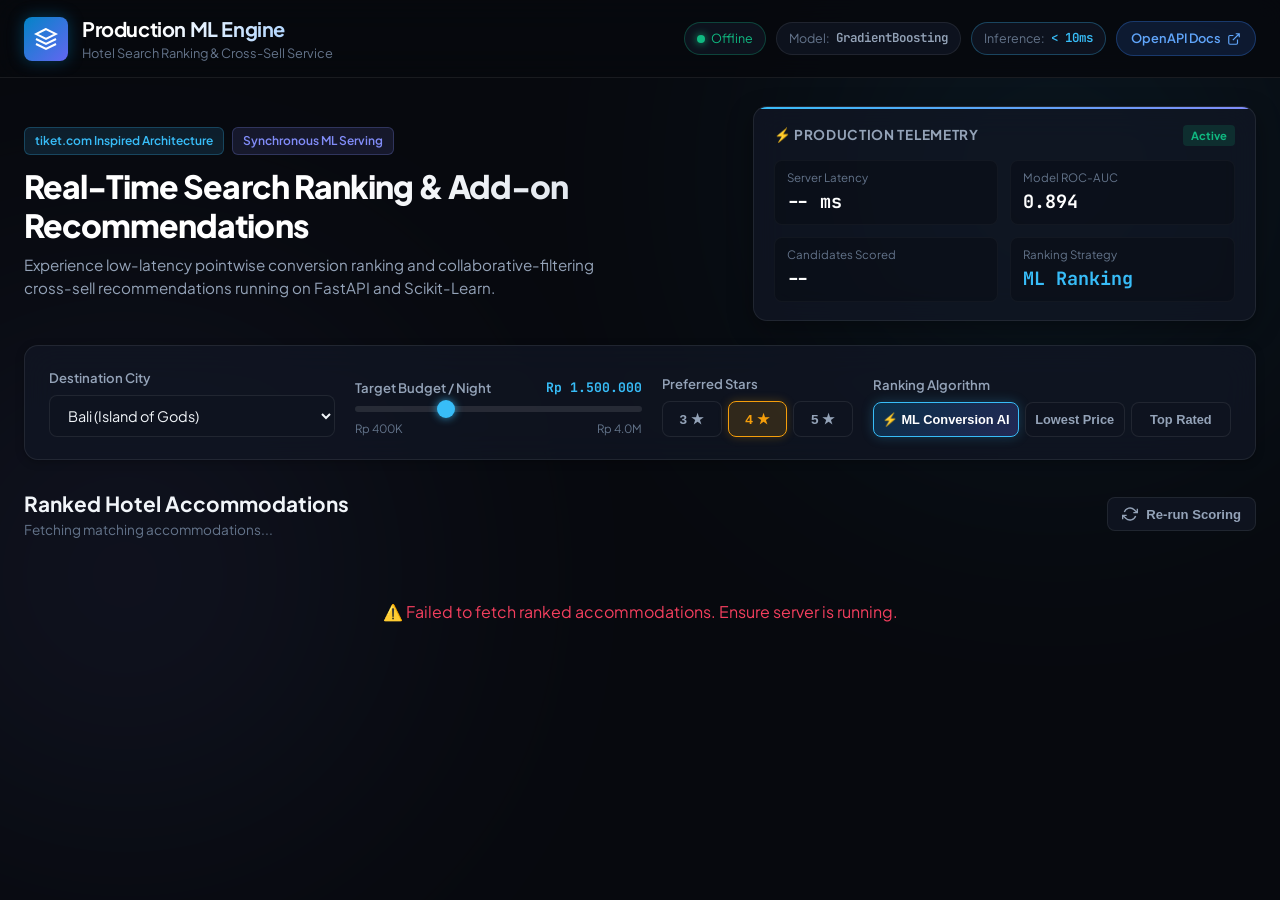
==== static/index.html @ 3208dedd "feat: implement production-grade hotel search ranking & cross-sell recommender service" ====
<!DOCTYPE html>
<html lang="en">
<head>
  <meta charset="UTF-8">
  <meta name="viewport" content="width=device-width, initial-scale=1.0">
  <title>OTA Production AI | Real-Time Hotel Search Ranking & Recommender</title>
  <meta name="description" content="Production-grade AI system for hotel search ranking and cross-sell recommendation, featuring synchronous low-latency ML inference.">
  <link rel="preconnect" href="https://fonts.googleapis.com">
  <link rel="preconnect" href="https://fonts.gstatic.com" crossorigin>
  <link href="https://fonts.googleapis.com/css2?family=Plus+Jakarta+Sans:wght@300;400;500;600;700;800&family=JetBrains+Mono:wght@400;500;600&display=swap" rel="stylesheet">
  <link rel="stylesheet" href="/static/style.css">
</head>
<body>
  <!-- Background Glow Orbs -->
  <div class="bg-glow bg-glow-1"></div>
  <div class="bg-glow bg-glow-2"></div>

  <!-- Header -->
  <header class="navbar">
    <div class="nav-container">
      <div class="brand">
        <div class="brand-icon">
          <svg width="24" height="24" viewBox="0 0 24 24" fill="none" stroke="currentColor" stroke-width="2">
            <path d="M12 2L2 7l10 5 10-5-10-5zM2 17l10 5 10-5M2 12l10 5 10-5"/>
          </svg>
        </div>
        <div>
          <h1 class="brand-title">Production ML Engine</h1>
          <p class="brand-subtitle">Hotel Search Ranking & Cross-Sell Service</p>
        </div>
      </div>

      <div class="system-status-pills">
        <div class="status-pill status-live" id="system-health-pill">
          <span class="pulse-dot"></span>
          <span id="health-status-text">FastAPI: Live</span>
        </div>
        <div class="status-pill">
          <span class="pill-label">Model:</span>
          <span class="pill-value" id="model-name-text">GradientBoosting</span>
        </div>
        <div class="status-pill highlight">
          <span class="pill-label">Inference:</span>
          <span class="pill-value" id="header-latency-text">&lt; 10ms</span>
        </div>
        <a href="/docs" target="_blank" class="docs-btn" id="openapi-docs-btn">
          <span>OpenAPI Docs</span>
          <svg width="14" height="14" viewBox="0 0 24 24" fill="none" stroke="currentColor" stroke-width="2">
            <path d="M18 13v6a2 2 0 0 1-2 2H5a2 2 0 0 1-2-2V8a2 2 0 0 1 2-2h6M15 3h6v6M10 14L21 3"/>
          </svg>
        </a>
      </div>
    </div>
  </header>

  <!-- Main Container -->
  <main class="main-container">
    <!-- Hero / Intro Banner -->
    <section class="hero-section">
      <div class="hero-content">
        <div class="badge-wrapper">
          <span class="tech-tag">tiket.com Inspired Architecture</span>
          <span class="tech-tag purple">Synchronous ML Serving</span>
        </div>
        <h2 class="hero-title">Real-Time Search Ranking & Add-on Recommendations</h2>
        <p class="hero-desc">
          Experience low-latency pointwise conversion ranking and collaborative-filtering cross-sell recommendations running on FastAPI and Scikit-Learn.
        </p>
      </div>

      <!-- Live Telemetry Card -->
      <div class="telemetry-card">
        <div class="telemetry-header">
          <span class="telemetry-title">⚡ Production Telemetry</span>
          <span class="telemetry-tag">Active</span>
        </div>
        <div class="telemetry-grid">
          <div class="telem-item">
            <span class="telem-label">Server Latency</span>
            <span class="telem-value" id="telem-latency">-- ms</span>
          </div>
          <div class="telem-item">
            <span class="telem-label">Model ROC-AUC</span>
            <span class="telem-value" id="telem-auc">0.894</span>
          </div>
          <div class="telem-item">
            <span class="telem-label">Candidates Scored</span>
            <span class="telem-value" id="telem-total">--</span>
          </div>
          <div class="telem-item">
            <span class="telem-label">Ranking Strategy</span>
            <span class="telem-value highlight-cyan" id="telem-strategy">ML Ranking</span>
          </div>
        </div>
      </div>
    </section>

    <!-- Interactive Search & Control Panel -->
    <section class="controls-card">
      <div class="controls-grid">
        <!-- Destination City -->
        <div class="control-group">
          <label for="city-select">Destination City</label>
          <div class="input-wrapper">
            <select id="city-select">
              <option value="All">All Destinations</option>
              <option value="Bali" selected>Bali (Island of Gods)</option>
              <option value="Jakarta">Jakarta (Metropolitan)</option>
              <option value="Bandung">Bandung (Highlands)</option>
              <option value="Yogyakarta">Yogyakarta (Cultural Hub)</option>
              <option value="Surabaya">Surabaya (Business)</option>
              <option value="Lombok">Lombok (Beaches & Trek)</option>
              <option value="Labuan Bajo">Labuan Bajo (Komodo Islands)</option>
            </select>
          </div>
        </div>

        <!-- Budget Target -->
        <div class="control-group">
          <div class="label-with-val">
            <label for="budget-slider">Target Budget / Night</label>
            <span class="slider-display" id="budget-display">Rp 1.500.000</span>
          </div>
          <input type="range" id="budget-slider" min="400000" max="4000000" step="100000" value="1500000">
          <div class="range-limits">
            <span>Rp 400K</span>
            <span>Rp 4.0M</span>
          </div>
        </div>

        <!-- Star Preference -->
        <div class="control-group">
          <label>Preferred Stars</label>
          <div class="star-selector" id="star-selector">
            <button class="star-btn" data-star="3">3 ★</button>
            <button class="star-btn active" data-star="4">4 ★</button>
            <button class="star-btn" data-star="5">5 ★</button>
          </div>
        </div>

        <!-- Sort Strategy Toggle -->
        <div class="control-group">
          <label>Ranking Algorithm</label>
          <div class="strategy-selector" id="strategy-selector">
            <button class="strategy-btn active" data-sort="ml_ranking">
              <span class="sparkle">⚡</span> ML Conversion AI
            </button>
            <button class="strategy-btn" data-sort="price_asc">
              Lowest Price
            </button>
            <button class="strategy-btn" data-sort="rating_desc">
              Top Rated
            </button>
          </div>
        </div>
      </div>
    </section>

    <!-- Results Section -->
    <section class="results-section">
      <div class="results-header">
        <div>
          <h3 class="results-title">Ranked Hotel Accommodations</h3>
          <p class="results-subtitle" id="results-meta-text">Fetching matching accommodations...</p>
        </div>
        <div class="results-actions">
          <button id="refresh-btn" class="refresh-btn" title="Re-query API">
            <svg width="16" height="16" viewBox="0 0 24 24" fill="none" stroke="currentColor" stroke-width="2">
              <path d="M23 4v6h-6M1 20v-6h6M3.51 9a9 9 0 0 1 14.85-3.36L23 10M1 14l4.64 4.36A9 9 0 0 0 20.49 15"/>
            </svg>
            Re-run Scoring
          </button>
        </div>
      </div>

      <!-- Hotel Cards Grid -->
      <div class="hotels-grid" id="hotels-container">
        <!-- Rendered dynamically -->
      </div>
    </section>
  </main>

  <!-- Cross-Sell Recommendation Modal -->
  <div class="modal-overlay" id="cross-sell-modal">
    <div class="modal-card">
      <div class="modal-header">
        <div>
          <span class="modal-pretitle">Co-booking Recommender Engine</span>
          <h3 class="modal-hotel-name" id="modal-hotel-title">Hotel Name</h3>
        </div>
        <button class="modal-close-btn" id="modal-close-btn">&times;</button>
      </div>

      <div class="modal-body">
        <div class="co-booking-banner">
          <div class="co-icon">🎯</div>
          <div>
            <strong>"Customers who booked this accommodation also added:"</strong>
            <p>Generated by item-to-activity collaborative filtering model (P(item | hotel) Bayesian prior).</p>
          </div>
        </div>

        <div class="cross-sell-items" id="cross-sell-container">
          <!-- Injected via JavaScript -->
        </div>

        <div class="modal-footer">
          <button class="btn-secondary" id="modal-cancel-btn">Close</button>
          <button class="btn-primary" id="modal-confirm-btn">Confirm Reservation</button>
        </div>
      </div>
    </div>
  </div>

  <script src="/static/app.js"></script>
</body>
</html>
---- static/style.css ----
:root {
  --bg-primary: #07090e;
  --bg-secondary: #0e131f;
  --bg-surface: rgba(18, 24, 38, 0.7);
  --bg-card: rgba(23, 31, 48, 0.65);
  --border-color: rgba(255, 255, 255, 0.08);
  --border-glow: rgba(56, 189, 248, 0.25);
  
  --text-primary: #f1f5f9;
  --text-secondary: #94a3b8;
  --text-muted: #64748b;
  
  --accent-cyan: #38bdf8;
  --accent-blue: #3b82f6;
  --accent-purple: #818cf8;
  --accent-emerald: #10b981;
  --accent-amber: #f59e0b;
  --accent-rose: #f43f5e;
  
  --shadow-sm: 0 2px 8px rgba(0, 0, 0, 0.25);
  --shadow-md: 0 8px 24px rgba(0, 0, 0, 0.35);
  --shadow-glow: 0 0 25px rgba(56, 189, 248, 0.15);
  
  --radius-sm: 8px;
  --radius-md: 14px;
  --radius-lg: 20px;
}

* {
  box-sizing: border-box;
  margin: 0;
  padding: 0;
}

body {
  font-family: 'Plus Jakarta Sans', -apple-system, BlinkMacSystemFont, sans-serif;
  background-color: var(--bg-primary);
  color: var(--text-primary);
  min-height: 100vh;
  position: relative;
  overflow-x: hidden;
  line-height: 1.5;
}

/* Background Ambient Glows */
.bg-glow {
  position: absolute;
  width: 550px;
  height: 550px;
  border-radius: 50%;
  filter: blur(140px);
  pointer-events: none;
  z-index: 0;
  opacity: 0.15;
}
.bg-glow-1 {
  top: -100px;
  right: -50px;
  background: radial-gradient(circle, var(--accent-cyan), transparent);
}
.bg-glow-2 {
  top: 300px;
  left: -150px;
  background: radial-gradient(circle, var(--accent-purple), transparent);
}

/* Navbar */
.navbar {
  position: sticky;
  top: 0;
  z-index: 100;
  background: rgba(7, 9, 14, 0.85);
  backdrop-filter: blur(16px);
  border-bottom: 1px solid var(--border-color);
  padding: 14px 24px;
}

.nav-container {
  max-width: 1360px;
  margin: 0 auto;
  display: flex;
  justify-content: space-between;
  align-items: center;
  flex-wrap: wrap;
  gap: 16px;
}

.brand {
  display: flex;
  align-items: center;
  gap: 14px;
}

.brand-icon {
  width: 44px;
  height: 44px;
  background: linear-gradient(135deg, #0284c7, #6366f1);
  border-radius: var(--radius-sm);
  display: flex;
  align-items: center;
  justify-content: center;
  color: #fff;
  box-shadow: 0 0 16px rgba(2, 132, 199, 0.4);
}

.brand-title {
  font-size: 1.25rem;
  font-weight: 700;
  letter-spacing: -0.02em;
  background: linear-gradient(120deg, #ffffff 30%, #93c5fd 100%);
  -webkit-background-clip: text;
  -webkit-text-fill-color: transparent;
}

.brand-subtitle {
  font-size: 0.8rem;
  color: var(--text-muted);
}

.system-status-pills {
  display: flex;
  align-items: center;
  gap: 10px;
  flex-wrap: wrap;
}

.status-pill {
  display: inline-flex;
  align-items: center;
  gap: 6px;
  padding: 6px 12px;
  border-radius: 9999px;
  background: var(--bg-surface);
  border: 1px solid var(--border-color);
  font-size: 0.78rem;
  color: var(--text-secondary);
}

.status-pill.status-live {
  border-color: rgba(16, 185, 129, 0.3);
  color: var(--accent-emerald);
}

.status-pill.highlight {
  border-color: rgba(56, 189, 248, 0.3);
  color: var(--accent-cyan);
}

.pulse-dot {
  width: 8px;
  height: 8px;
  background-color: var(--accent-emerald);
  border-radius: 50%;
  box-shadow: 0 0 8px var(--accent-emerald);
  animation: pulse 2s infinite ease-in-out;
}

@keyframes pulse {
  0%, 100% { opacity: 1; transform: scale(1); }
  50% { opacity: 0.4; transform: scale(0.85); }
}

.pill-label {
  color: var(--text-muted);
}
.pill-value {
  font-weight: 600;
  font-family: 'JetBrains Mono', monospace;
}

.docs-btn {
  display: inline-flex;
  align-items: center;
  gap: 6px;
  padding: 7px 14px;
  background: rgba(59, 130, 246, 0.15);
  border: 1px solid rgba(59, 130, 246, 0.3);
  border-radius: 9999px;
  color: #60a5fa;
  font-size: 0.8rem;
  font-weight: 600;
  text-decoration: none;
  transition: all 0.2s ease;
}
.docs-btn:hover {
  background: rgba(59, 130, 246, 0.25);
  border-color: #60a5fa;
  transform: translateY(-1px);
}

/* Main Layout */
.main-container {
  max-width: 1360px;
  margin: 0 auto;
  padding: 28px 24px 60px;
  position: relative;
  z-index: 1;
}

/* Hero Section */
.hero-section {
  display: grid;
  grid-template-columns: 1.4fr 1fr;
  gap: 24px;
  margin-bottom: 24px;
  align-items: center;
}

@media (max-width: 900px) {
  .hero-section {
    grid-template-columns: 1fr;
  }
}

.badge-wrapper {
  display: flex;
  gap: 8px;
  margin-bottom: 12px;
}

.tech-tag {
  display: inline-block;
  padding: 4px 10px;
  border-radius: 6px;
  font-size: 0.75rem;
  font-weight: 600;
  background: rgba(56, 189, 248, 0.12);
  color: var(--accent-cyan);
  border: 1px solid rgba(56, 189, 248, 0.25);
}

.tech-tag.purple {
  background: rgba(129, 140, 248, 0.12);
  color: var(--accent-purple);
  border-color: rgba(129, 140, 248, 0.25);
}

.hero-title {
  font-size: 2rem;
  font-weight: 800;
  letter-spacing: -0.03em;
  line-height: 1.2;
  margin-bottom: 10px;
  background: linear-gradient(135deg, #ffffff 40%, #cbd5e1 100%);
  -webkit-background-clip: text;
  -webkit-text-fill-color: transparent;
}

.hero-desc {
  font-size: 0.95rem;
  color: var(--text-secondary);
  max-width: 620px;
}

/* Telemetry Card */
.telemetry-card {
  background: var(--bg-surface);
  backdrop-filter: blur(16px);
  border: 1px solid var(--border-color);
  border-radius: var(--radius-md);
  padding: 18px 20px;
  box-shadow: var(--shadow-md);
  position: relative;
  overflow: hidden;
}

.telemetry-card::before {
  content: "";
  position: absolute;
  top: 0;
  left: 0;
  right: 0;
  height: 2px;
  background: linear-gradient(90deg, var(--accent-cyan), var(--accent-purple));
}

.telemetry-header {
  display: flex;
  justify-content: space-between;
  align-items: center;
  margin-bottom: 14px;
}

.telemetry-title {
  font-size: 0.85rem;
  font-weight: 700;
  text-transform: uppercase;
  letter-spacing: 0.05em;
  color: var(--text-secondary);
}

.telemetry-tag {
  font-size: 0.7rem;
  font-weight: 700;
  color: var(--accent-emerald);
  background: rgba(16, 185, 129, 0.15);
  padding: 2px 8px;
  border-radius: 4px;
}

.telemetry-grid {
  display: grid;
  grid-template-columns: repeat(2, 1fr);
  gap: 12px;
}

.telem-item {
  display: flex;
  flex-direction: column;
  gap: 2px;
  background: rgba(0, 0, 0, 0.2);
  padding: 8px 12px;
  border-radius: var(--radius-sm);
  border: 1px solid rgba(255, 255, 255, 0.03);
}

.telem-label {
  font-size: 0.72rem;
  color: var(--text-muted);
}

.telem-value {
  font-size: 1.15rem;
  font-weight: 700;
  font-family: 'JetBrains Mono', monospace;
  color: #fff;
}

.telem-value.highlight-cyan {
  color: var(--accent-cyan);
}

/* Controls Card */
.controls-card {
  background: var(--bg-surface);
  backdrop-filter: blur(16px);
  border: 1px solid var(--border-color);
  border-radius: var(--radius-md);
  padding: 22px 24px;
  margin-bottom: 28px;
  box-shadow: var(--shadow-sm);
}

.controls-grid {
  display: grid;
  grid-template-columns: 1.2fr 1.2fr 0.8fr 1.5fr;
  gap: 20px;
  align-items: flex-end;
}

@media (max-width: 1024px) {
  .controls-grid {
    grid-template-columns: 1fr 1fr;
  }
}
@media (max-width: 640px) {
  .controls-grid {
    grid-template-columns: 1fr;
  }
}

.control-group {
  display: flex;
  flex-direction: column;
  gap: 8px;
}

.control-group label {
  font-size: 0.82rem;
  font-weight: 600;
  color: var(--text-secondary);
}

.label-with-val {
  display: flex;
  justify-content: space-between;
  align-items: center;
}

.slider-display {
  font-size: 0.82rem;
  font-family: 'JetBrains Mono', monospace;
  font-weight: 700;
  color: var(--accent-cyan);
}

/* Select */
select {
  width: 100%;
  padding: 10px 14px;
  background: var(--bg-secondary);
  border: 1px solid var(--border-color);
  border-radius: var(--radius-sm);
  color: var(--text-primary);
  font-size: 0.9rem;
  font-family: inherit;
  outline: none;
  cursor: pointer;
  transition: all 0.2s ease;
}
select:focus {
  border-color: var(--accent-cyan);
  box-shadow: 0 0 0 2px rgba(56, 189, 248, 0.2);
}

/* Range Slider */
input[type="range"] {
  -webkit-appearance: none;
  width: 100%;
  height: 6px;
  border-radius: 3px;
  background: rgba(255, 255, 255, 0.1);
  outline: none;
}
input[type="range"]::-webkit-slider-thumb {
  -webkit-appearance: none;
  width: 18px;
  height: 18px;
  border-radius: 50%;
  background: var(--accent-cyan);
  cursor: pointer;
  box-shadow: 0 0 8px rgba(56, 189, 248, 0.8);
  transition: transform 0.15s ease;
}
input[type="range"]::-webkit-slider-thumb:hover {
  transform: scale(1.2);
}

.range-limits {
  display: flex;
  justify-content: space-between;
  font-size: 0.72rem;
  color: var(--text-muted);
}

/* Star Buttons */
.star-selector {
  display: flex;
  gap: 6px;
}
.star-btn {
  flex: 1;
  padding: 9px 0;
  background: var(--bg-secondary);
  border: 1px solid var(--border-color);
  border-radius: var(--radius-sm);
  color: var(--text-secondary);
  font-size: 0.85rem;
  font-weight: 600;
  cursor: pointer;
  transition: all 0.2s ease;
}
.star-btn:hover {
  border-color: rgba(255, 255, 255, 0.2);
  color: #fff;
}
.star-btn.active {
  background: rgba(245, 158, 11, 0.15);
  border-color: var(--accent-amber);
  color: var(--accent-amber);
  box-shadow: 0 0 10px rgba(245, 158, 11, 0.25);
}

/* Strategy Buttons */
.strategy-selector {
  display: flex;
  gap: 6px;
}
.strategy-btn {
  flex: 1;
  padding: 9px 8px;
  background: var(--bg-secondary);
  border: 1px solid var(--border-color);
  border-radius: var(--radius-sm);
  color: var(--text-secondary);
  font-size: 0.8rem;
  font-weight: 600;
  cursor: pointer;
  white-space: nowrap;
  transition: all 0.2s ease;
}
.strategy-btn:hover {
  border-color: rgba(255, 255, 255, 0.2);
  color: #fff;
}
.strategy-btn.active {
  background: linear-gradient(135deg, rgba(2, 132, 199, 0.25), rgba(99, 102, 241, 0.25));
  border-color: var(--accent-cyan);
  color: #fff;
  box-shadow: 0 0 12px rgba(56, 189, 248, 0.25);
}

/* Results Section */
.results-header {
  display: flex;
  justify-content: space-between;
  align-items: center;
  margin-bottom: 20px;
}
.results-title {
  font-size: 1.3rem;
  font-weight: 700;
}
.results-subtitle {
  font-size: 0.85rem;
  color: var(--text-muted);
}

.refresh-btn {
  display: inline-flex;
  align-items: center;
  gap: 8px;
  padding: 8px 14px;
  background: var(--bg-surface);
  border: 1px solid var(--border-color);
  border-radius: var(--radius-sm);
  color: var(--text-secondary);
  font-size: 0.82rem;
  font-weight: 600;
  cursor: pointer;
  transition: all 0.2s ease;
}
.refresh-btn:hover {
  background: rgba(255, 255, 255, 0.05);
  color: #fff;
  border-color: rgba(255, 255, 255, 0.2);
}

/* Hotels Grid */
.hotels-grid {
  display: grid;
  grid-template-columns: repeat(auto-fill, minmax(360px, 1fr));
  gap: 20px;
}

@media (max-width: 480px) {
  .hotels-grid {
    grid-template-columns: 1fr;
  }
}

/* Hotel Card */
.hotel-card {
  background: var(--bg-card);
  backdrop-filter: blur(14px);
  border: 1px solid var(--border-color);
  border-radius: var(--radius-md);
  padding: 20px;
  display: flex;
  flex-direction: column;
  justify-content: space-between;
  transition: all 0.25s ease;
  position: relative;
  overflow: hidden;
}

.hotel-card:hover {
  border-color: var(--border-glow);
  transform: translateY(-3px);
  box-shadow: var(--shadow-glow);
}

.hotel-card-top {
  display: flex;
  justify-content: space-between;
  align-items: flex-start;
  gap: 12px;
  margin-bottom: 12px;
}

.hotel-name {
  font-size: 1.1rem;
  font-weight: 700;
  line-height: 1.3;
  color: #fff;
}

.hotel-city-badge {
  display: inline-block;
  font-size: 0.72rem;
  color: var(--text-muted);
  margin-top: 3px;
}

/* ML Match Badge */
.ml-score-badge {
  display: inline-flex;
  flex-direction: column;
  align-items: flex-end;
  background: linear-gradient(135deg, rgba(16, 185, 129, 0.15), rgba(56, 189, 248, 0.15));
  border: 1px solid rgba(16, 185, 129, 0.3);
  border-radius: var(--radius-sm);
  padding: 6px 10px;
  min-width: 80px;
  text-align: right;
}

.ml-score-val {
  font-size: 1rem;
  font-weight: 800;
  font-family: 'JetBrains Mono', monospace;
  color: var(--accent-emerald);
}

.ml-score-label {
  font-size: 0.65rem;
  text-transform: uppercase;
  letter-spacing: 0.04em;
  color: var(--text-muted);
}

.hotel-desc {
  font-size: 0.85rem;
  color: var(--text-secondary);
  margin-bottom: 14px;
  display: -webkit-box;
  -webkit-line-clamp: 2;
  -webkit-box-orient: vertical;
  overflow: hidden;
}

/* Hotel Meta Badges */
.badges-container {
  display: flex;
  flex-wrap: wrap;
  gap: 6px;
  margin-bottom: 16px;
}

.meta-badge {
  font-size: 0.7rem;
  font-weight: 600;
  padding: 3px 8px;
  border-radius: 4px;
  background: rgba(255, 255, 255, 0.05);
  color: var(--text-secondary);
  border: 1px solid rgba(255, 255, 255, 0.06);
}

.meta-badge.highlight-deal {
  background: rgba(244, 63, 94, 0.15);
  border-color: rgba(244, 63, 94, 0.3);
  color: #fb7185;
}

.meta-badge.highlight-fav {
  background: rgba(245, 158, 11, 0.15);
  border-color: rgba(245, 158, 11, 0.3);
  color: #fbbf24;
}

/* Card Bottom */
.card-bottom {
  border-top: 1px solid rgba(255, 255, 255, 0.05);
  padding-top: 14px;
  display: flex;
  justify-content: space-between;
  align-items: flex-end;
}

.hotel-price {
  font-size: 1.25rem;
  font-weight: 800;
  font-family: 'JetBrains Mono', monospace;
  color: var(--accent-cyan);
}
.hotel-price-unit {
  font-size: 0.72rem;
  color: var(--text-muted);
}

.book-btn {
  display: inline-flex;
  align-items: center;
  gap: 6px;
  padding: 8px 14px;
  background: linear-gradient(135deg, #0284c7, #2563eb);
  border: none;
  border-radius: var(--radius-sm);
  color: #fff;
  font-size: 0.8rem;
  font-weight: 600;
  cursor: pointer;
  transition: all 0.2s ease;
  box-shadow: 0 2px 10px rgba(2, 132, 199, 0.3);
}

.book-btn:hover {
  background: linear-gradient(135deg, #0369a1, #1d4ed8);
  box-shadow: 0 4px 14px rgba(2, 132, 199, 0.5);
  transform: translateY(-1px);
}

/* Modal Overlay */
.modal-overlay {
  position: fixed;
  inset: 0;
  background: rgba(0, 0, 0, 0.75);
  backdrop-filter: blur(8px);
  z-index: 1000;
  display: flex;
  align-items: center;
  justify-content: center;
  padding: 20px;
  opacity: 0;
  pointer-events: none;
  transition: opacity 0.25s ease;
}

.modal-overlay.open {
  opacity: 1;
  pointer-events: auto;
}

.modal-card {
  background: #0f1422;
  border: 1px solid rgba(255, 255, 255, 0.12);
  border-radius: var(--radius-lg);
  max-width: 620px;
  width: 100%;
  box-shadow: 0 20px 40px rgba(0, 0, 0, 0.6);
  overflow: hidden;
  animation: modalSlide 0.25s ease-out;
}

@keyframes modalSlide {
  from { transform: translateY(20px) scale(0.97); }
  to { transform: translateY(0) scale(1); }
}

.modal-header {
  padding: 20px 24px;
  border-bottom: 1px solid var(--border-color);
  display: flex;
  justify-content: space-between;
  align-items: center;
}

.modal-pretitle {
  font-size: 0.75rem;
  font-weight: 700;
  text-transform: uppercase;
  color: var(--accent-cyan);
  letter-spacing: 0.05em;
}

.modal-hotel-name {
  font-size: 1.25rem;
  font-weight: 700;
  color: #fff;
  margin-top: 2px;
}

.modal-close-btn {
  background: none;
  border: none;
  font-size: 1.5rem;
  color: var(--text-muted);
  cursor: pointer;
}
.modal-close-btn:hover {
  color: #fff;
}

.modal-body {
  padding: 24px;
}

.co-booking-banner {
  display: flex;
  gap: 12px;
  background: rgba(56, 189, 248, 0.08);
  border: 1px solid rgba(56, 189, 248, 0.2);
  border-radius: var(--radius-sm);
  padding: 12px 14px;
  margin-bottom: 18px;
  font-size: 0.82rem;
}
.co-booking-banner strong {
  color: #fff;
}
.co-booking-banner p {
  color: var(--text-muted);
  margin-top: 2px;
}

.cross-sell-items {
  display: flex;
  flex-direction: column;
  gap: 10px;
  margin-bottom: 24px;
}

.cs-item-card {
  display: flex;
  justify-content: space-between;
  align-items: center;
  background: rgba(255, 255, 255, 0.03);
  border: 1px solid rgba(255, 255, 255, 0.06);
  border-radius: var(--radius-sm);
  padding: 12px 16px;
  transition: all 0.2s ease;
}

.cs-item-card:hover {
  background: rgba(255, 255, 255, 0.06);
  border-color: rgba(56, 189, 248, 0.3);
}

.cs-item-info {
  display: flex;
  flex-direction: column;
  gap: 3px;
}

.cs-category-badge {
  font-size: 0.68rem;
  font-weight: 700;
  color: var(--accent-purple);
  text-transform: uppercase;
}

.cs-item-name {
  font-size: 0.92rem;
  font-weight: 600;
  color: #fff;
}

.cs-confidence {
  font-size: 0.72rem;
  color: var(--accent-emerald);
}

.cs-item-price-side {
  text-align: right;
  display: flex;
  flex-direction: column;
  align-items: flex-end;
  gap: 4px;
}

.cs-price {
  font-size: 0.95rem;
  font-weight: 700;
  font-family: 'JetBrains Mono', monospace;
  color: var(--accent-cyan);
}

.add-addon-checkbox {
  cursor: pointer;
  width: 18px;
  height: 18px;
  accent-color: var(--accent-cyan);
}

.modal-footer {
  display: flex;
  justify-content: flex-end;
  gap: 12px;
}

.btn-secondary {
  padding: 10px 18px;
  background: var(--bg-surface);
  border: 1px solid var(--border-color);
  border-radius: var(--radius-sm);
  color: var(--text-secondary);
  font-size: 0.85rem;
  font-weight: 600;
  cursor: pointer;
}
.btn-secondary:hover {
  background: rgba(255, 255, 255, 0.08);
  color: #fff;
}

.btn-primary {
  padding: 10px 20px;
  background: linear-gradient(135deg, #0284c7, #2563eb);
  border: none;
  border-radius: var(--radius-sm);
  color: #fff;
  font-size: 0.85rem;
  font-weight: 700;
  cursor: pointer;
  transition: all 0.2s ease;
}
.btn-primary:hover {
  background: linear-gradient(135deg, #0369a1, #1d4ed8);
  transform: translateY(-1px);
}
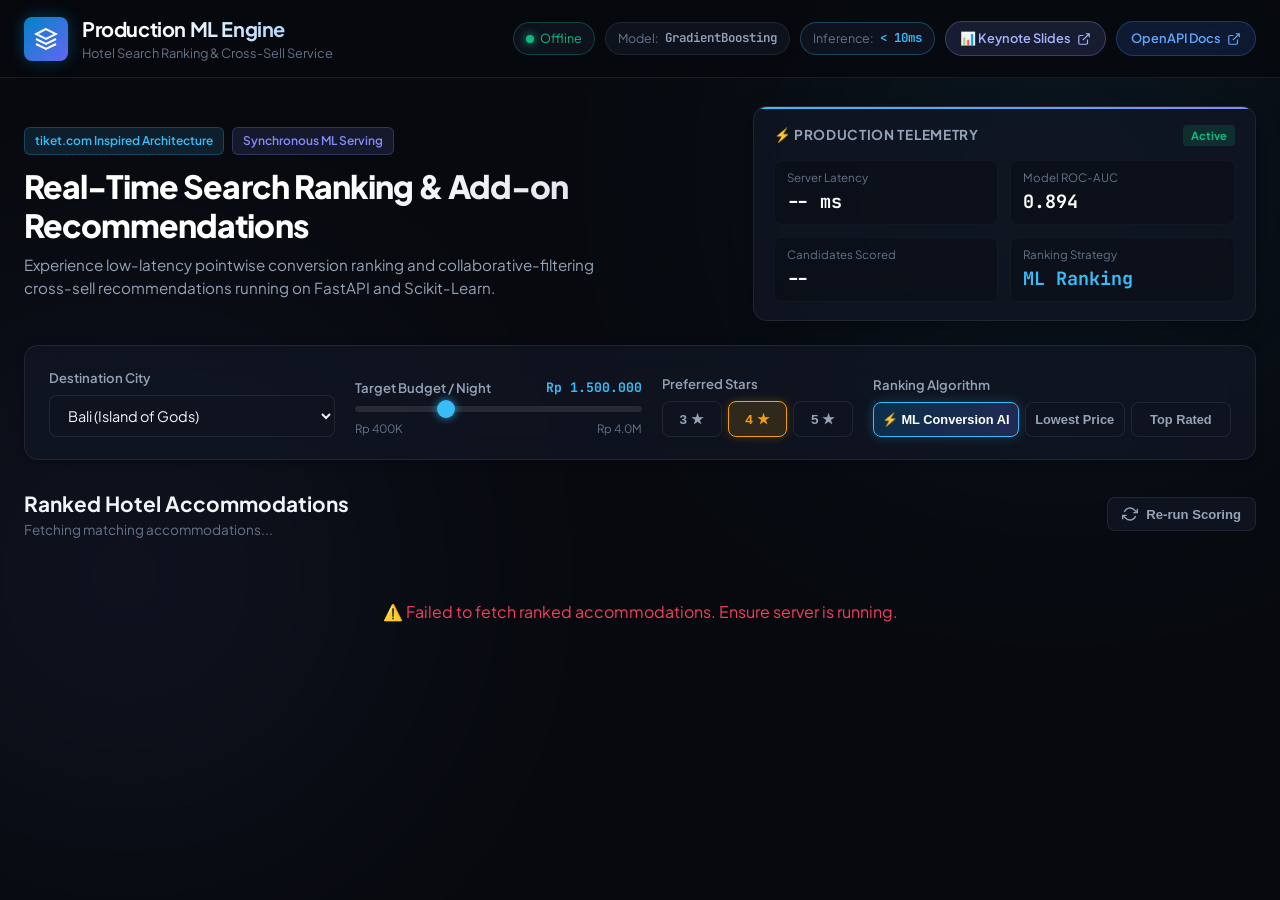
==== commit 9aad085e: "refactor: isolate presentation module and add multi-cloud deployment guides with render.yaml" ====
--- a/static/index.html
+++ b/static/index.html
@@ -43,6 +43,12 @@
           <span class="pill-label">Inference:</span>
           <span class="pill-value" id="header-latency-text">&lt; 10ms</span>
         </div>
+        <a href="/slides" target="_blank" class="docs-btn" id="slides-nav-btn" style="background: rgba(129, 140, 248, 0.15); border-color: rgba(129, 140, 248, 0.3); color: #a5b4fc;">
+          <span>📊 Keynote Slides</span>
+          <svg width="14" height="14" viewBox="0 0 24 24" fill="none" stroke="currentColor" stroke-width="2">
+            <path d="M18 13v6a2 2 0 0 1-2 2H5a2 2 0 0 1-2-2V8a2 2 0 0 1 2-2h6M15 3h6v6M10 14L21 3"/>
+          </svg>
+        </a>
         <a href="/docs" target="_blank" class="docs-btn" id="openapi-docs-btn">
           <span>OpenAPI Docs</span>
           <svg width="14" height="14" viewBox="0 0 24 24" fill="none" stroke="currentColor" stroke-width="2">
